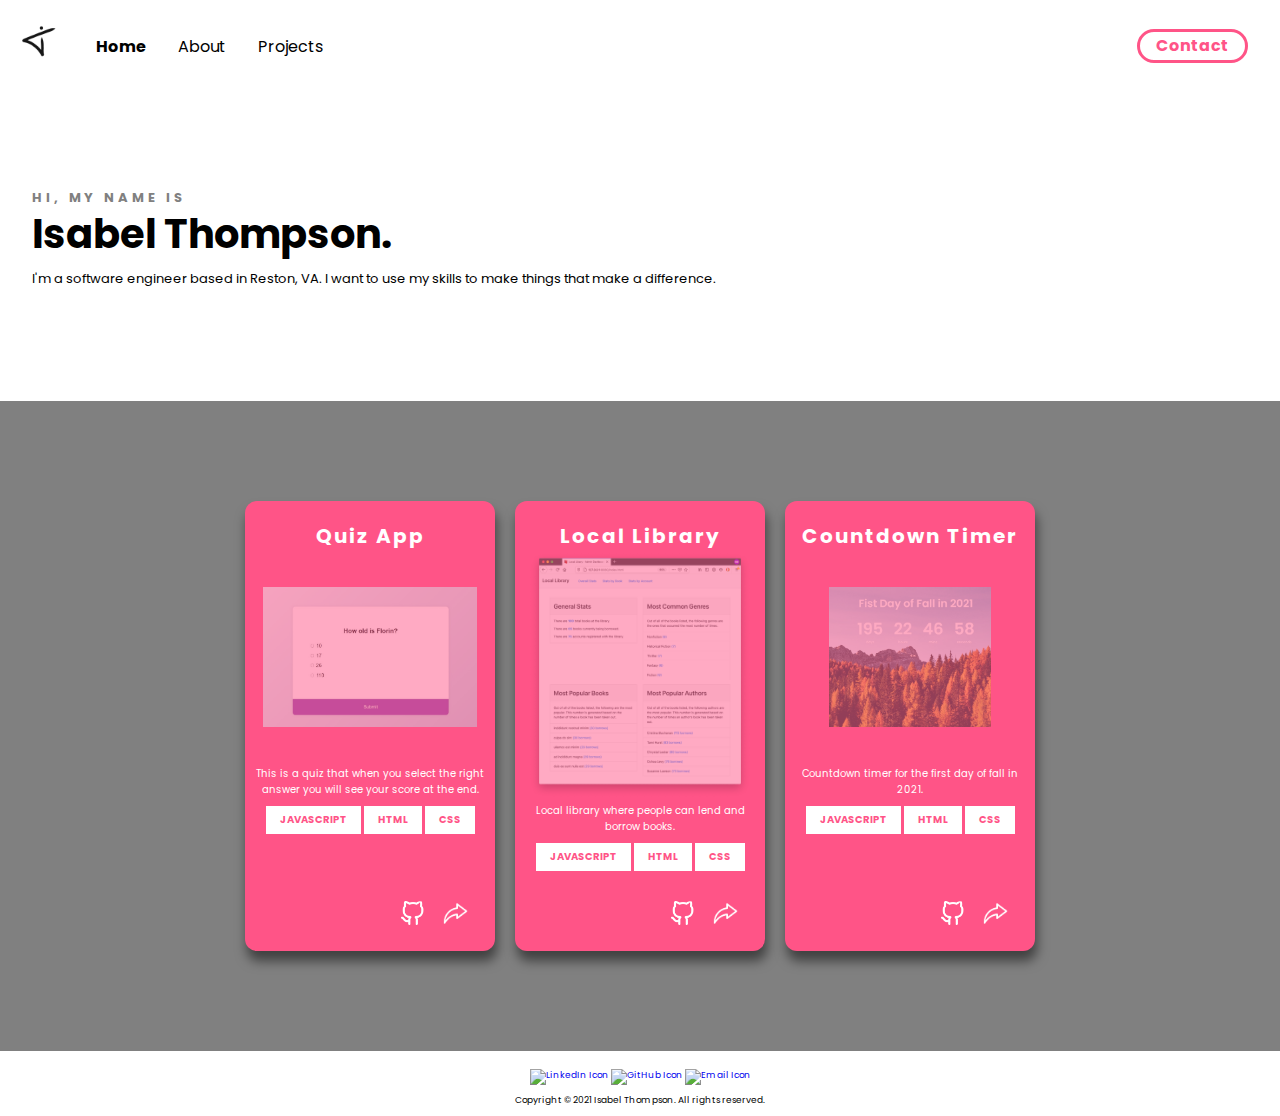
==== index.html @ 4b616f7f "first commit" ====
<!DOCTYPE html>
<html lang="en">
  <head>
    <meta charset="UTF-8" />
    <meta http-equiv="X-UA-Compatible" content="IE=edge" />
    <meta name="viewport" content="width=device-width, initial-scale=1.0" />
    <title>Isabel Thompson</title>

    <link rel="icon" href="it-logo.ico" />

    <link rel="stylesheet" href="main.css" />
  </head>

  <body>
    <header>
      <div class="navbar">
        <div class="container1">
          <a href="index.html">
            <img src="it-logo.ico" alt="Isabel Thompson Logo" class="logo-it" />
          </a>

          <img
            id="mobile-cta"
            class="mobile-menu"
            src="menu.svg"
            alt="Open Navigation"
          />

          <nav>
            <img
              id="mobile-exit"
              class="mobile-menu-exit"
              src="exit.svg"
              alt="Close Navigation"
            />

            <ul class="primary-nav">
              <li class="current"><a href="index.html">Home</a></li>
              <li><a href="about.html">About</a></li>
              <li><a href="#pjt">Projects</a></li>
            </ul>

            <ul class="secondary-nav">
              <li class="go-premium-cta">
                <a href="contact.html">Contact</a>
              </li>
            </ul>
          </nav>
        </div>
      </div>
    </header>

    <main>
      <section class="hero">
        <div class="container">
          <div class="left-col">
            <p class="subhead">Hi, my name is</p>
            <h1>Isabel Thompson.</h1>
            <p>
              I'm a software engineer based in Reston, VA. I want to use my
              skills to make things that make a difference.
            </p>
            <div class="hero-cta">
              <a href="contact.html" class="primary-cta">Get in Touch</a>
            </div>
          </div>
        </div>
      </section>

      <section id="pjt" class="projects">
        <div class="container2">
          <div class="box">
            <p class="marvel">Quiz App</p>
            <!--model-->
            <img
              class="model"
              id="model2"
              src="project2.jpg"
              alt="Quiz App Projects"
            />
            <!--details-->
            <div class="details">
              <!--character-details-->
              <p>
                This is a quiz that when you select the right answer you will
                see your score at the end.
              </p>
              <p class="tech">JAVASCRIPT</p>
              <p class="tech">HTML</p>
              <p class="tech">CSS</p>
              <!--logo-character-->
            </div>
            <div class="iconsProject">
              <a
                href="https://github.com/isabelthompson/quiz-app"
                target="_blank"
              >
                <img class="github" src="github-icon.png" alt="GitHub Icon" />
              </a>
              <a
                href="https://isabelthompson.github.io/quiz-app/"
                target="_blank"
              >
                <img class="share" src="share-icon.png" alt="Share Icon" />
              </a>
            </div>
          </div>
          <div class="box">
            <p class="marvel">Local Library</p>
            <!--model-->
            <img
              class="model"
              src="localLibrary.png"
              alt="Local Library Project"
            />
            <!--details-->
            <div class="details">
              <!--character-details-->
              <p>Local library where people can lend and borrow books.</p>
              <p class="tech">JAVASCRIPT</p>
              <p class="tech">HTML</p>
              <p class="tech">CSS</p>
              <!--logo-character-->
            </div>
            <div class="iconsProject">
              <a
                href="https://github.com/isabelthompson/project-local-library"
                target="_blank"
              >
                <img class="github" src="github-icon.png" alt="GitHub Icon" />
              </a>
              <a href="">
                <img class="share" src="share-icon.png" alt="Share Icon" />
              </a>
            </div>
          </div>
          <div class="box">
            <p class="marvel">Countdown Timer</p>
            <!--model-->
            <img
              id="model3"
              class="model"
              src="project3.jpg"
              alt="Countdown Project"
            />
            <!--details-->
            <div class="details">
              <!--character-details-->
              <p>Countdown timer for the first day of fall in 2021.</p>
              <p class="tech">JAVASCRIPT</p>
              <p class="tech">HTML</p>
              <p class="tech">CSS</p>
              <!--logo-character-->
            </div>
            <div class="iconsProject">
              <a
                href="https://github.com/isabelthompson/countdown-timer"
                target="_blank"
              >
                <img class="github" src="github-icon.png" alt="GitHub Icon" />
              </a>
              <a
                href="https://isabelthompson.github.io/countdown-timer/"
                target="_blank"
              >
                <img class="share" src="share-icon.png" alt="Share Icon" />
              </a>
            </div>
          </div>
        </div>
      </section>
    </main>

    <footer class="footer-info">
      <div class="container-footer">
        <a href="https://www.linkedin.com/in/isabellthompson/" target="_blank">
          <img
            class="iconsSocial"
            src="https://img.icons8.com/ios-glyphs/30/000000/linkedin-circled--v1.png"
            alt="LinkedIn Icon"
          />
        </a>

        <a href="https://github.com/Isabelthompson" target="_blank">
          <img
            class="iconsSocial"
            src="https://img.icons8.com/ios-glyphs/30/000000/github.png"
            alt="GitHub Icon"
          />
        </a>

        <a href="mailto:isabellohana@gmail.com" target="_blank">
          <img
            class="iconsSocial"
            src="https://img.icons8.com/ios-glyphs/30/000000/google-plus.png"
            alt="Email Icon"
          />
        </a>
      </div>

      <p class="copyRight">
        Copyright &copy; 2021 Isabel Thompson. All rights reserved.
      </p>
    </footer>
    <script src="script.js"></script>
  </body>
</html>
---- main.css ----
@import url("https://fonts.googleapis.com/css2?family=Poppins:wght@400;700&display=swap");
:root {
  --primary-color: #ff5487;
}

html,
body {
  width: 100%;
  height: auto;
  margin: 0px;
  padding: 0px;
  overflow-x: hidden;
  font-family: Poppins;
}

ul {
  list-style-type: none;
  margin: 0;
  padding: 0;
}

.navbar {
  background: white;
  padding: 1em;
}

.navbar .logo-it {
  width: 3rem;
}

.navbar nav {
  display: none;
}

.navbar .container1 {
  display: -webkit-box;
  display: -ms-flexbox;
  display: flex;
  place-content: space-between;
}

.navbar .mobile-menu {
  cursor: pointer;
  float: right;
}

section {
  padding: 5em 2em;
}

.hero {
  text-align: center;
}

.left-col .subhead {
  text-align: left;
  text-transform: uppercase;
  font-weight: bold;
  color: gray;
  letter-spacing: 0.3em;
}

.left-col h1 {
  text-align: left;
  font-size: 2.5em;
  line-height: 1.3em;
  margin-top: -0.8em;
  margin-bottom: -0.1em;
}

.left-col p {
  text-align: left;
  font-size: small;
  margin-bottom: 2rem;
}

.left-col .primary-cta {
  color: var(--primary-color);
  border: 3px solid var(--primary-color);
  text-decoration: none;
  font-size: small;
  padding: 0.6em 1.3em;
  text-align: center;
  font-weight: bold;
  display: inline-block;
  border-radius: 3em;
  margin-top: -0.2em;
  text-transform: uppercase;
}

.left-col .primary-cta:hover {
  background: var(--primary-color);
  color: white;
}

nav.menu-btn {
  display: block;
}

nav {
  position: fixed;
  z-index: 999;
  width: 66%;
  right: 0;
  top: 0;
  background: var(--primary-color);
  height: 100vh;
  padding: 1em;
}

nav ul.primary-nav {
  margin-top: 5em;
}

nav li a {
  color: white;
  text-decoration: none;
  display: block;
  padding: 0.5em;
  font-size: 1.3em;
  text-align: right;
}

nav li a:hover {
  font-weight: bold;
}

.it {
  width: 15em;
  border-radius: 50%;
}

.items {
  -ms-flex-line-pack: center;
  align-content: center;
}

.mobile-menu-exit {
  float: right;
  margin: 0.5em;
  cursor: pointer;
}

.projects {
  background-color: grey;
}

a {
  text-decoration: none;
}

.container2 {
  width: 100%;
  height: auto;
  display: -webkit-box;
  display: -ms-flexbox;
  display: flex;
  -webkit-box-orient: vertical;
  -webkit-box-direction: normal;
  -ms-flex-direction: column;
  flex-direction: column;
  -webkit-box-pack: center;
  -ms-flex-pack: center;
  justify-content: center;
  -webkit-box-align: center;
  -ms-flex-align: center;
  align-items: center;
}

.box {
  display: -webkit-box;
  display: -ms-flexbox;
  display: flex;
  -webkit-box-orient: vertical;
  -webkit-box-direction: normal;
  -ms-flex-direction: column;
  flex-direction: column;
  width: 250px;
  height: 450px;
  background-color: var(--primary-color);
  border-radius: 12px;
  -webkit-box-shadow: 2px 10px 12px rgba(0, 0, 0, 0.5);
  box-shadow: 2px 10px 12px rgba(0, 0, 0, 0.5);
  -webkit-box-align: center;
  -ms-flex-align: center;
  align-items: center;
  -webkit-box-pack: justify;
  -ms-flex-pack: justify;
  justify-content: space-between;
  -webkit-box-sizing: border-box;
  box-sizing: border-box;
  margin: 20px 10px;
}

.iconsProject {
  display: -webkit-box;
  display: -ms-flexbox;
  display: flex;
  float: right;
  margin-left: 8em;
  margin-bottom: 1em;
  margin-top: 1em;
}

.iconsProject .github {
  width: 25px;
  padding: 0.1em;
  padding-right: 1em;
  margin-top: -3em;
}

.iconsProject .share {
  width: 25px;
  padding: 0.1em;
  margin-top: -3em;
}

.model {
  height: 20px;
}

.tech {
  border: 1px solid white;
  background-color: white;
  color: var(--primary-color);
  text-decoration: none;
  font-size: xxsmall;
  padding: 0.5em 1.3em;
  text-align: center;
  font-weight: bold;
  display: inline-block;
  border-radius: em;
  margin-top: -0.2em;
  font-weight: bold;
}

.model {
  position: relative;
  text-align: center;
  height: 250px;
  max-height: 100%;
  max-width: 100%;
  opacity: 0.5;
  margin-top: -1.5em;
}

#model2 {
  position: relative;
  text-align: center;
  height: 140px;
  max-width: 100%;
  opacity: 0.5;
  margin-top: -1.5em;
}

#model3 {
  position: relative;
  text-align: center;
  height: 140px;
  max-width: 100%;
  opacity: 0.5;
  margin-top: -1.5em;
}

.details {
  margin-top: -2em;
  font-family: "Poppins";
  font-size: x-small;
  color: white;
  text-align: center;
  padding: 1em;
}

.marvel {
  color: white;
  font-weight: bold;
  letter-spacing: 2px;
  font-family: "Poppins";
  font-size: 20px;
}

.logo {
  width: 1em;
}

.box:hover {
  background-color: #ff78a3;
  -webkit-transform-style: preserve-3d;
  transform-style: preserve-3d;
  -webkit-transform: scale(1.02);
  transform: scale(1.02);
  -webkit-transition: all ease 0.3s;
  transition: all ease 0.3s;
}

.box:hover .marvel {
  color: white;
  -webkit-transition: all ease 0.5s;
  transition: all ease 0.5s;
}

.footer-info {
  height: 20%;
  left: 0;
  bottom: 0;
  width: 100%;
  background-color: white;
  color: black;
  text-align: center;
  font-size: xx-small;
}

.iconsSocial {
  margin-top: 2em;
  width: 10%;
}

/*--responsive-----------------------------------------------------------------------------*/
@media only screen and (min-width: 768px) {
  .mobile-menu,
  .mobile-menu-exit {
    display: none;
  }
  .navbar .container {
    display: -ms-grid;
    display: grid;
    -ms-grid-columns: 180px auto;
    grid-template-columns: 180px auto;
    -webkit-box-pack: unset;
    -ms-flex-pack: unset;
    justify-content: unset;
  }
  .navbar nav {
    display: -webkit-box;
    display: -ms-flexbox;
    display: flex;
    -webkit-box-pack: justify;
    -ms-flex-pack: justify;
    justify-content: space-between;
    background: none;
    position: unset;
    height: auto;
    width: 100%;
    padding-top: 1em;
    padding-left: 1em;
  }
  .navbar nav ul {
    display: -webkit-box;
    display: -ms-flexbox;
    display: flex;
  }
  .navbar nav a {
    color: black;
    font-size: 1em;
    padding: 0.1em 1em;
  }
  .navbar nav ul.primary-nav {
    margin: 0;
  }
  .navbar nav li.current a {
    font-weight: bold;
  }
  .navbar nav li.go-premium-cta a {
    color: var(--primary-color);
    border: 3px solid var(--primary-color);
    font-weight: bold;
    border-radius: 5em;
    margin-top: -0.2em;
  }
  .navbar nav li.go-premium-cta a:hover {
    background: var(--primary-color);
    color: white;
  }
  .footer-info {
    height: 20%;
    left: 0;
    bottom: 0;
    width: 100%;
    background-color: white;
    color: black;
    text-align: center;
    font-size: xx-small;
  }
  .iconsSocial {
    margin-top: 2em;
    width: 4em;
  }
  .hero-cta {
    display: none;
  }
  .container2 {
    width: 100%;
    height: auto;
    display: -webkit-box;
    display: -ms-flexbox;
    display: flex;
    -webkit-box-orient: horizontal;
    -webkit-box-direction: normal;
    -ms-flex-direction: row;
    flex-direction: row;
    -webkit-box-pack: center;
    -ms-flex-pack: center;
    justify-content: center;
    -webkit-box-align: center;
    -ms-flex-align: center;
    align-items: center;
  }
}

@media only screen and (min-width: 1024) and (min-width: 1200px) {
  .container {
    width: 1080px;
    margin: 0 auto;
  }
  section {
    padding: 10em 4em;
  }
  .hero .container {
    display: -webkit-box;
    display: -ms-flexbox;
    display: flex;
    -webkit-box-pack: justify;
    -ms-flex-pack: justify;
    justify-content: space-between;
    text-align: left;
  }
  .hero .container .left-col {
    margin: 3em 3em 0 5em;
  }
  .hero .container .left-col h1 {
    font-size: 3em;
    width: 90%;
  }
  .container2 {
    width: 100%;
    height: auto;
    display: -webkit-box;
    display: -ms-flexbox;
    display: flex;
    -webkit-box-orient: horizontal;
    -webkit-box-direction: normal;
    -ms-flex-direction: row;
    flex-direction: row;
    -webkit-box-pack: center;
    -ms-flex-pack: center;
    justify-content: center;
    -webkit-box-align: center;
    -ms-flex-align: center;
    align-items: center;
  }
  .box {
    display: -webkit-box;
    display: -ms-flexbox;
    display: flex;
    -webkit-box-orient: vertical;
    -webkit-box-direction: normal;
    -ms-flex-direction: column;
    flex-direction: column;
  }
  .hero-cta {
    display: none;
  }
  ul.features-list {
    display: block;
    margin-left: 5em;
  }
  ul.features-list li {
    font-size: 1.4em;
  }
  ul.features-list li:before {
    width: 30px;
    height: 30px;
  }
  .mobile-menu,
  .mobile-menu-exit {
    display: none;
  }
  .navbar .container {
    display: -ms-grid;
    display: grid;
    -ms-grid-columns: 180px auto;
    grid-template-columns: 180px auto;
    -webkit-box-pack: unset;
    -ms-flex-pack: unset;
    justify-content: unset;
  }
  .navbar nav {
    display: -webkit-box;
    display: -ms-flexbox;
    display: flex;
    -webkit-box-pack: justify;
    -ms-flex-pack: justify;
    justify-content: space-between;
    position: center;
    height: auto;
    width: 100%;
    padding: 0;
  }
  .navbar nav ul {
    display: -webkit-box;
    display: -ms-flexbox;
    display: flex;
  }
  .navbar nav a {
    color: black;
    font-size: 1em;
    padding: 0.1em 1em;
  }
  .navbar nav ul.primary-nav {
    margin: 0;
  }
  .navbar nav li.current a {
    font-weight: bold;
  }
  .navbar nav li.go-premium-cta a {
    color: var(--primary-color);
    border: 3px solid var(--primary-color);
    font-weight: bold;
    border-radius: 5em;
    margin-top: -0.2em;
  }
  .navbar nav li.go-premium-cta a:hover {
    background: var(--primary-color);
    color: white;
  }
  .footer-info {
    height: 20%;
    left: 0;
    bottom: 0;
    width: 100%;
    background-color: white;
    color: black;
    text-align: center;
    font-size: small;
  }
  .iconsSocial {
    margin-top: 2em;
    width: 4em;
  }
}

.connect {
  max-width: 500px;
  margin: auto;
  -ms-flex-line-pack: center;
  align-content: center;
}

.skills {
  display: fex;
  -webkit-box-orient: vertical;
  -webkit-box-direction: normal;
  -ms-flex-direction: column;
  flex-direction: column;
}

.skills .skill {
  font-size: 10px;
  border: 1px solid white;
  background-color: var(--primary-color);
  color: white;
  border-radius: 3em;
  text-decoration: none;
  font-size: xxsmall;
  padding: 0.5em 1.3em;
  text-align: center;
  font-weight: bold;
  display: inline-block;
  border-radius: em;
  margin-top: -0.2em;
  font-weight: bold;
}

container {
  width: 100%;
  margin: 0 auto;
}

h2 {
  display: block;
  letter-spacing: 1.5px;
  font-size: 1.7em;
  font-weight: bold;
  color: var(--primary-color);
  -ms-flex-line-pack: center;
  align-content: center;
  margin: 0;
}

.formholder {
  -ms-flex-line-pack: center;
  align-content: center;
  border-radius: 3px;
  margin: 10px auto;
  padding: 0px;
}

.formholder li {
  list-style-type: none;
}

.formholder label {
  color: #666;
  width: 100%;
  display: inline-block;
  text-align: left;
  padding: 2px;
}

#name,
#email {
  width: 200px;
  height: 30px;
  margin-left: 0;
  padding-left: 5px;
  border: 1px solid grey;
  border-radius: 3px;
}

#message {
  width: 200px;
  height: 90px;
}

#button {
  color: var(--primary-color);
  border: 3px solid var(--primary-color);
  font-weight: bold;
  border-radius: 5em;
  margin-top: -0.2em;
}
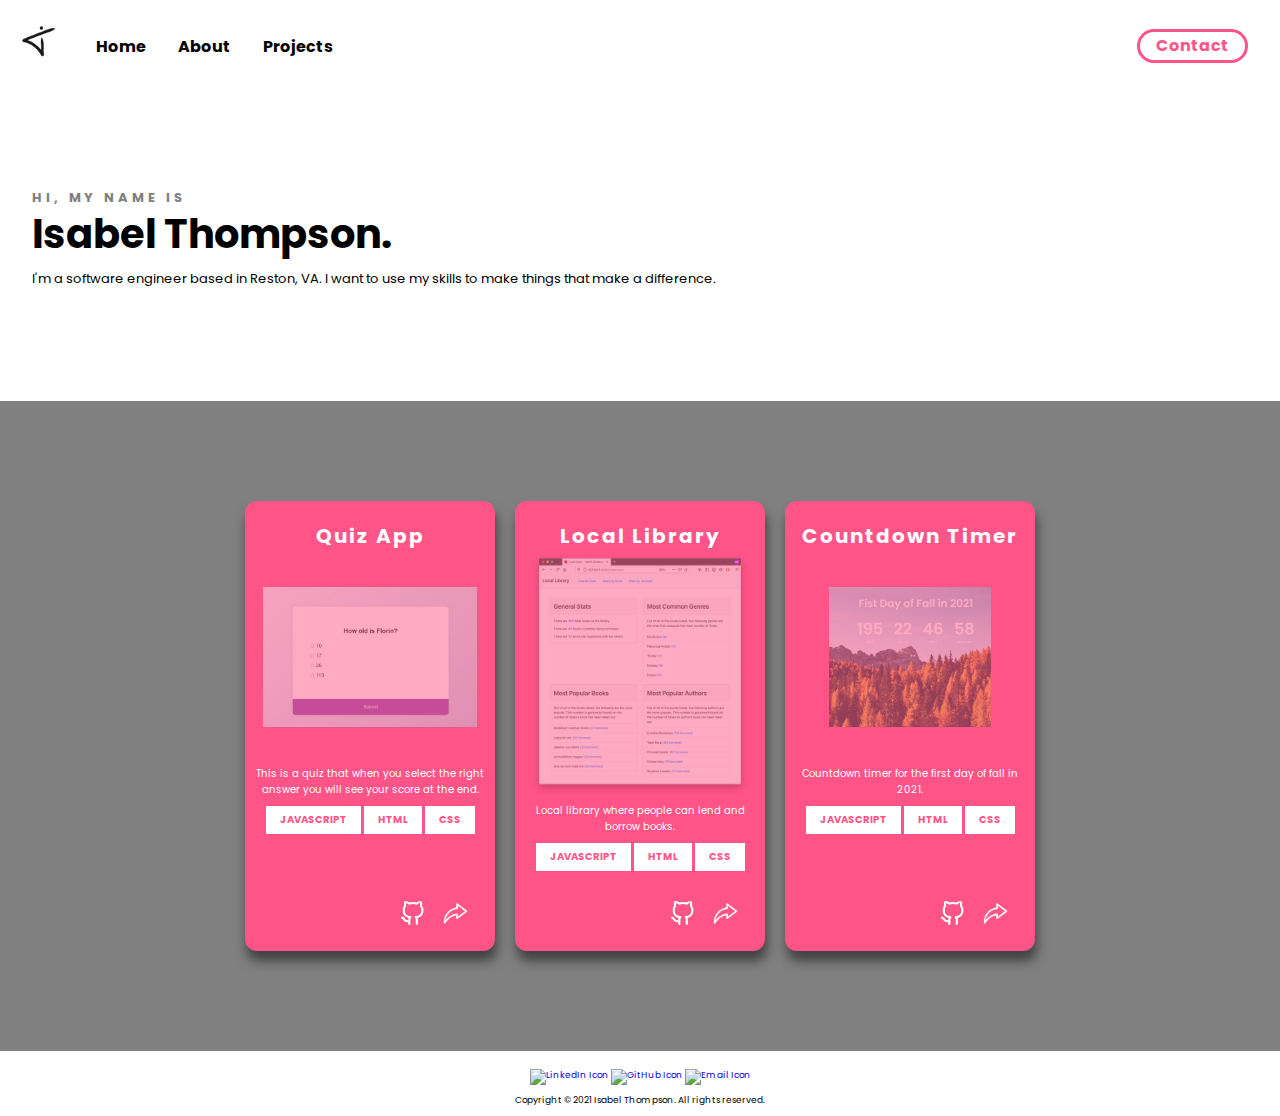
==== commit fc767572: "navbar-fixed" ====
--- a/index.html
+++ b/index.html
@@ -36,8 +36,8 @@
 
             <ul class="primary-nav">
               <li class="current"><a href="index.html">Home</a></li>
-              <li><a href="about.html">About</a></li>
-              <li><a href="#pjt">Projects</a></li>
+              <li class="current"><a href="about.html">About</a></li>
+              <li class="current"><a href="#pjt">Projects</a></li>
             </ul>
 
             <ul class="secondary-nav">
